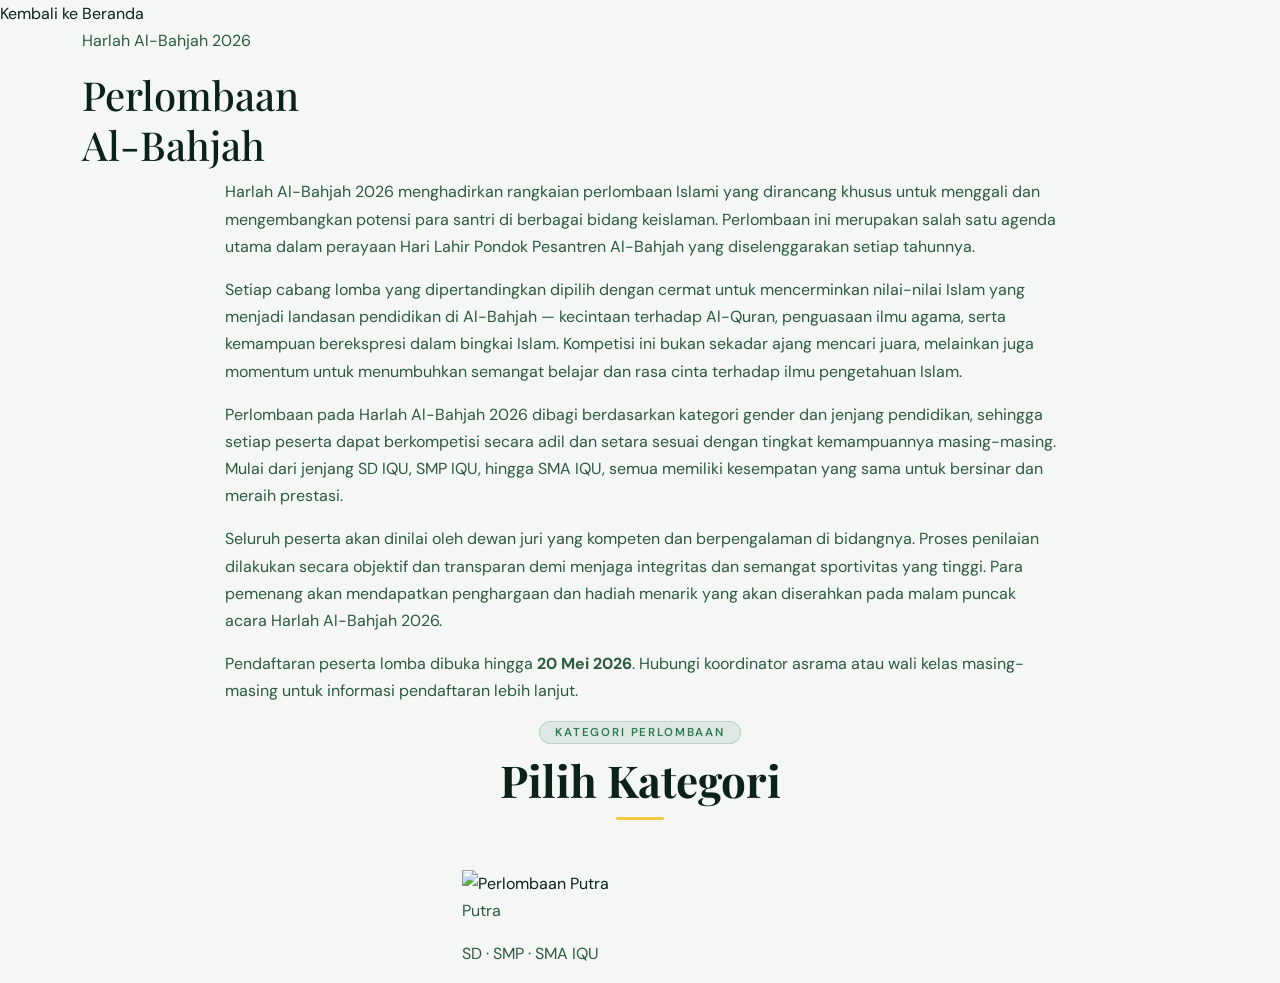
==== competitions/competitions.html @ 5e78aed9 "create competitions page" ====
<!DOCTYPE html>
<html lang="id" data-theme="light">
<head>
  <meta charset="UTF-8" />
  <meta name="viewport" content="width=device-width, initial-scale=1.0" />
  <title>Perlombaan — Harlah Al-Bahjah 2026</title>
  <meta name="description" content="Informasi lengkap perlombaan Harlah Al-Bahjah 2026 — berbagai cabang lomba Islami untuk santri SD, SMP, dan SMA." />

  <!-- Bootstrap 5 -->
  <link rel="stylesheet" href="../lib/bootstrap5/bootstrap-5.3.8-dist/css/bootstrap.min.css" />

  <!-- Bootstrap Icons -->
  <link rel="stylesheet" href="../assets/img/icon/bootstrap-icons-1.13.1/font/bootstrap-icons.min.css" />

  <!-- Global CSS -->
  <link rel="stylesheet" href="../css/global.css" />

  <!-- Page CSS -->
  <link rel="stylesheet" href="../css/competitions.css" />
</head>
<body>

  <!-- ============================================================
       BACK BUTTON
       ============================================================ -->
  <a href="../index.html" class="back-btn">
    <i class="bi bi-arrow-left"></i>
    Kembali ke Beranda
  </a>

  <!-- ============================================================
       SECTION 1 — PAGE TITLE
       ============================================================ -->
  <section class="page-hero">
    <div class="container">
      <div class="fade-up">
        <p class="page-hero-label">
          <i class="bi bi-trophy"></i>
          Harlah Al-Bahjah 2026
        </p>
        <h1 class="page-hero-title">
          Perlombaan<br />
          <span>Al-Bahjah</span>
        </h1>
        <div class="page-hero-divider"></div>
      </div>
    </div>
  </section>


  <!-- ============================================================
       SECTION 2 — DESCRIPTION
       ============================================================ -->
  <section class="desc-section">
    <div class="container">
      <div class="row justify-content-center">
        <div class="col-lg-9 fade-up">

          <p>
            Harlah Al-Bahjah 2026 menghadirkan rangkaian perlombaan Islami yang dirancang khusus
            untuk menggali dan mengembangkan potensi para santri di berbagai bidang keislaman.
            Perlombaan ini merupakan salah satu agenda utama dalam perayaan Hari Lahir Pondok
            Pesantren Al-Bahjah yang diselenggarakan setiap tahunnya.
          </p>

          <p>
            Setiap cabang lomba yang dipertandingkan dipilih dengan cermat untuk mencerminkan
            nilai-nilai Islam yang menjadi landasan pendidikan di Al-Bahjah — kecintaan terhadap
            Al-Quran, penguasaan ilmu agama, serta kemampuan berekspresi dalam bingkai Islam.
            Kompetisi ini bukan sekadar ajang mencari juara, melainkan juga momentum untuk
            menumbuhkan semangat belajar dan rasa cinta terhadap ilmu pengetahuan Islam.
          </p>

          <p>
            Perlombaan pada Harlah Al-Bahjah 2026 dibagi berdasarkan kategori gender dan jenjang
            pendidikan, sehingga setiap peserta dapat berkompetisi secara adil dan setara sesuai
            dengan tingkat kemampuannya masing-masing. Mulai dari jenjang SD IQU, SMP IQU, hingga
            SMA IQU, semua memiliki kesempatan yang sama untuk bersinar dan meraih prestasi.
          </p>

          <p>
            Seluruh peserta akan dinilai oleh dewan juri yang kompeten dan berpengalaman di
            bidangnya. Proses penilaian dilakukan secara objektif dan transparan demi menjaga
            integritas dan semangat sportivitas yang tinggi. Para pemenang akan mendapatkan
            penghargaan dan hadiah menarik yang akan diserahkan pada malam puncak acara
            Harlah Al-Bahjah 2026.
          </p>

          <div class="desc-highlight fade-up">
            <i class="bi bi-info-circle-fill"></i>
            <p>
              Pendaftaran peserta lomba dibuka hingga <strong>20 Mei 2026</strong>. Hubungi koordinator
              asrama atau wali kelas masing-masing untuk informasi pendaftaran lebih lanjut.
            </p>
          </div>

        </div>
      </div>
    </div>
  </section>


  <!-- ============================================================
       SECTION 3 — CATEGORY CARD
       ============================================================ -->
  <section class="category-section">
    <div class="container">

      <div class="section-header text-center mb-5 fade-up">
        <span class="section-label">Kategori Perlombaan</span>
        <h2 class="section-title">Pilih Kategori</h2>
      </div>

      <div class="row justify-content-center">
        <div class="col-sm-8 col-md-6 col-lg-4 fade-up">
          <a href="putra/putra.html" class="category-card-wrapper">
            <div class="category-card">
              <img src="../assets/img/temp-img.jpg" alt="Perlombaan Putra" />
              <div class="category-card-overlay"></div>
              <div class="category-card-arrow">
                <i class="bi bi-arrow-right"></i>
              </div>
            </div>
            <p class="category-label">Putra</p>
            <p class="category-sublabel">SD · SMP · SMA IQU</p>
          </a>
        </div>
      </div>

    </div>
  </section>


  <!-- ============================================================
       SCRIPTS
       ============================================================ -->
  <!-- jQuery -->
  <script src="../lib/jquery/jquery-4.0.0.min.js"></script>

  <!-- Bootstrap 5 JS -->
  <script src="../lib/bootstrap5/bootstrap-5.3.8-dist/js/bootstrap.bundle.min.js"></script>

  <!-- Global fade-up script (inline, ringan) -->
  <script>
    $(function () {
      // Theme init
      const saved = localStorage.getItem('harlah-theme') ||
        (window.matchMedia('(prefers-color-scheme: dark)').matches ? 'dark' : 'light');
      $('html').attr('data-theme', saved);

      // Fade-up observer
      const observer = new IntersectionObserver(function (entries) {
        entries.forEach(function (entry) {
          if (entry.isIntersecting) {
            $(entry.target).addClass('visible');
            observer.unobserve(entry.target);
          }
        });
      }, { threshold: 0.12 });

      document.querySelectorAll('.fade-up').forEach(function (el) {
        observer.observe(el);
      });
    });
  </script>

</body>
</html>
---- css/global.css ----
/* ============================================================
   GLOBAL.CSS — Al-Bahjah Harlah 2026
   Global styles shared across all pages
   ============================================================ */

/* ---------- Google Fonts ---------- */
@import url('https://fonts.googleapis.com/css2?family=Playfair+Display:wght@400;600;700&family=DM+Sans:wght@300;400;500;600&display=swap');

/* ---------- CSS Variables ---------- */
:root {
  /* Brand Colors */
  --clr-green-900: #0a2218;
  --clr-green-800: #103020;
  --clr-green-700: #1a4a30;
  --clr-green-600: #226040;
  --clr-green-500: #2d7a52;
  --clr-yellow-400: #f5c842;
  --clr-yellow-300: #f8d86a;
  --clr-yellow-200: #fbe99a;

  /* Light Theme */
  --bg-primary: #f4f7f5;
  --bg-secondary: #e8f0eb;
  --bg-card: rgba(255, 255, 255, 0.72);
  --bg-glass: rgba(255, 255, 255, 0.55);
  --bg-navbar: rgba(244, 247, 245, 0.82);

  --text-primary: #0a2218;
  --text-secondary: #2d5a3d;
  --text-muted: #6b8f7a;

  --border-color: rgba(45, 122, 82, 0.15);
  --shadow-sm: 0 2px 12px rgba(10, 34, 24, 0.08);
  --shadow-md: 0 8px 32px rgba(10, 34, 24, 0.12);
  --shadow-lg: 0 20px 60px rgba(10, 34, 24, 0.16);

  --accent: var(--clr-yellow-400);
  --accent-hover: var(--clr-yellow-300);

  /* Typography */
  --font-display: 'Playfair Display', Georgia, serif;
  --font-body: 'DM Sans', sans-serif;

  /* Radius */
  --radius-sm: 10px;
  --radius-md: 16px;
  --radius-lg: 24px;
  --radius-xl: 36px;
  --radius-pill: 9999px;

  /* Transitions */
  --transition-fast: 0.2s ease;
  --transition-base: 0.35s cubic-bezier(0.4, 0, 0.2, 1);
  --transition-slow: 0.6s cubic-bezier(0.4, 0, 0.2, 1);

  /* Blur */
  --blur-glass: blur(18px);
  --blur-sm: blur(8px);
}

/* ---------- Dark Theme ---------- */
[data-theme="dark"] {
  --bg-primary: #071510;
  --bg-secondary: #0d1f16;
  --bg-card: rgba(16, 40, 26, 0.75);
  --bg-glass: rgba(10, 34, 24, 0.65);
  --bg-navbar: rgba(7, 21, 16, 0.85);

  --text-primary: #e8f5ee;
  --text-secondary: #a8d4b8;
  --text-muted: #6a9e7f;

  --border-color: rgba(245, 200, 66, 0.12);
  --shadow-sm: 0 2px 12px rgba(0, 0, 0, 0.3);
  --shadow-md: 0 8px 32px rgba(0, 0, 0, 0.4);
  --shadow-lg: 0 20px 60px rgba(0, 0, 0, 0.5);
}

/* ---------- Base Reset ---------- */
*, *::before, *::after {
  box-sizing: border-box;
  margin: 0;
  padding: 0;
}

html {
  scroll-behavior: smooth;
  font-size: 16px;
}

body {
  font-family: var(--font-body);
  background-color: var(--bg-primary);
  color: var(--text-primary);
  line-height: 1.7;
  transition: background-color var(--transition-base), color var(--transition-base);
  overflow-x: hidden;
}

/* ---------- Typography ---------- */
h1, h2, h3, h4, h5, h6 {
  font-family: var(--font-display);
  line-height: 1.25;
  color: var(--text-primary);
}

p {
  color: var(--text-secondary);
}

a {
  text-decoration: none;
  color: inherit;
  transition: color var(--transition-fast);
}

/* ---------- Section Header ---------- */
.section-header {
  display: flex;
  flex-direction: column;
  align-items: center;
  gap: 10px;
  margin-bottom: 0;
}

.section-label {
  display: inline-block;
  font-size: 0.72rem;
  font-weight: 600;
  letter-spacing: 0.16em;
  text-transform: uppercase;
  color: var(--clr-green-500);
  background: rgba(45, 122, 82, 0.1);
  padding: 5px 15px;
  border-radius: var(--radius-pill);
  border: 1px solid rgba(45, 122, 82, 0.2);
  line-height: 1;
}

[data-theme="dark"] .section-label {
  color: var(--clr-yellow-300);
  background: rgba(245, 200, 66, 0.1);
  border-color: rgba(245, 200, 66, 0.2);
}

.section-title {
  font-family: var(--font-display);
  font-size: clamp(1.75rem, 4vw, 2.75rem);
  font-weight: 700;
  color: var(--text-primary);
  position: relative;
  display: inline-block;
  margin-bottom: 0;
  line-height: 1.2;
}

.section-title::after {
  content: '';
  display: block;
  width: 48px;
  height: 3.5px;
  background: var(--accent);
  border-radius: var(--radius-pill);
  margin-top: 10px;
  margin-left: auto;
  margin-right: auto;
}

/* ---------- Glass Card ---------- */
.glass-card {
  background: var(--bg-card);
  backdrop-filter: var(--blur-glass);
  -webkit-backdrop-filter: var(--blur-glass);
  border: 1px solid var(--border-color);
  border-radius: var(--radius-lg);
  box-shadow: var(--shadow-md);
  transition: box-shadow var(--transition-base), transform var(--transition-base);
}

.glass-card:hover {
  box-shadow: var(--shadow-lg);
  transform: translateY(-3px);
}

/* ---------- Primary Button ---------- */
.btn-primary-custom {
  display: inline-flex;
  align-items: center;
  gap: 8px;
  background: var(--accent);
  color: var(--clr-green-900);
  font-family: var(--font-body);
  font-weight: 600;
  font-size: 0.9rem;
  padding: 12px 28px;
  border-radius: var(--radius-pill);
  border: none;
  cursor: pointer;
  transition: background var(--transition-fast), transform var(--transition-fast), box-shadow var(--transition-fast);
  box-shadow: 0 4px 20px rgba(245, 200, 66, 0.3);
  letter-spacing: 0.02em;
}

.btn-primary-custom:hover {
  background: var(--accent-hover);
  transform: translateY(-2px);
  box-shadow: 0 8px 28px rgba(245, 200, 66, 0.45);
  color: var(--clr-green-900);
}

.btn-primary-custom:active {
  transform: translateY(0);
}

/* ---------- Outline Button ---------- */
.btn-outline-custom {
  display: inline-flex;
  align-items: center;
  gap: 8px;
  background: transparent;
  color: var(--text-primary);
  font-family: var(--font-body);
  font-weight: 600;
  font-size: 0.9rem;
  padding: 11px 28px;
  border-radius: var(--radius-pill);
  border: 1.5px solid var(--border-color);
  cursor: pointer;
  transition: all var(--transition-fast);
  letter-spacing: 0.02em;
}

.btn-outline-custom:hover {
  border-color: var(--accent);
  color: var(--accent);
  background: rgba(245, 200, 66, 0.06);
}

/* ---------- Scrollbar ---------- */
::-webkit-scrollbar {
  width: 6px;
}

::-webkit-scrollbar-track {
  background: var(--bg-primary);
}

::-webkit-scrollbar-thumb {
  background: var(--clr-green-500);
  border-radius: var(--radius-pill);
}

::-webkit-scrollbar-thumb:hover {
  background: var(--clr-yellow-400);
}

/* ---------- Selection ---------- */
::selection {
  background: var(--clr-yellow-400);
  color: var(--clr-green-900);
}

/* ---------- Section Spacing ---------- */
.section-wrapper {
  padding: 100px 0;
}

/* ---------- Fade-in Animation ---------- */
.fade-up {
  opacity: 0;
  transform: translateY(30px);
  transition: opacity 0.7s ease, transform 0.7s ease;
}

.fade-up.visible {
  opacity: 1;
  transform: translateY(0);
}

/* ---------- Divider ---------- */
.section-divider {
  width: 100%;
  height: 1px;
  background: linear-gradient(90deg, transparent, var(--border-color), transparent);
  margin: 0 auto;
}

/* ---------- Responsive ---------- */
@media (max-width: 768px) {
  .section-wrapper {
    padding: 72px 0;
  }
}
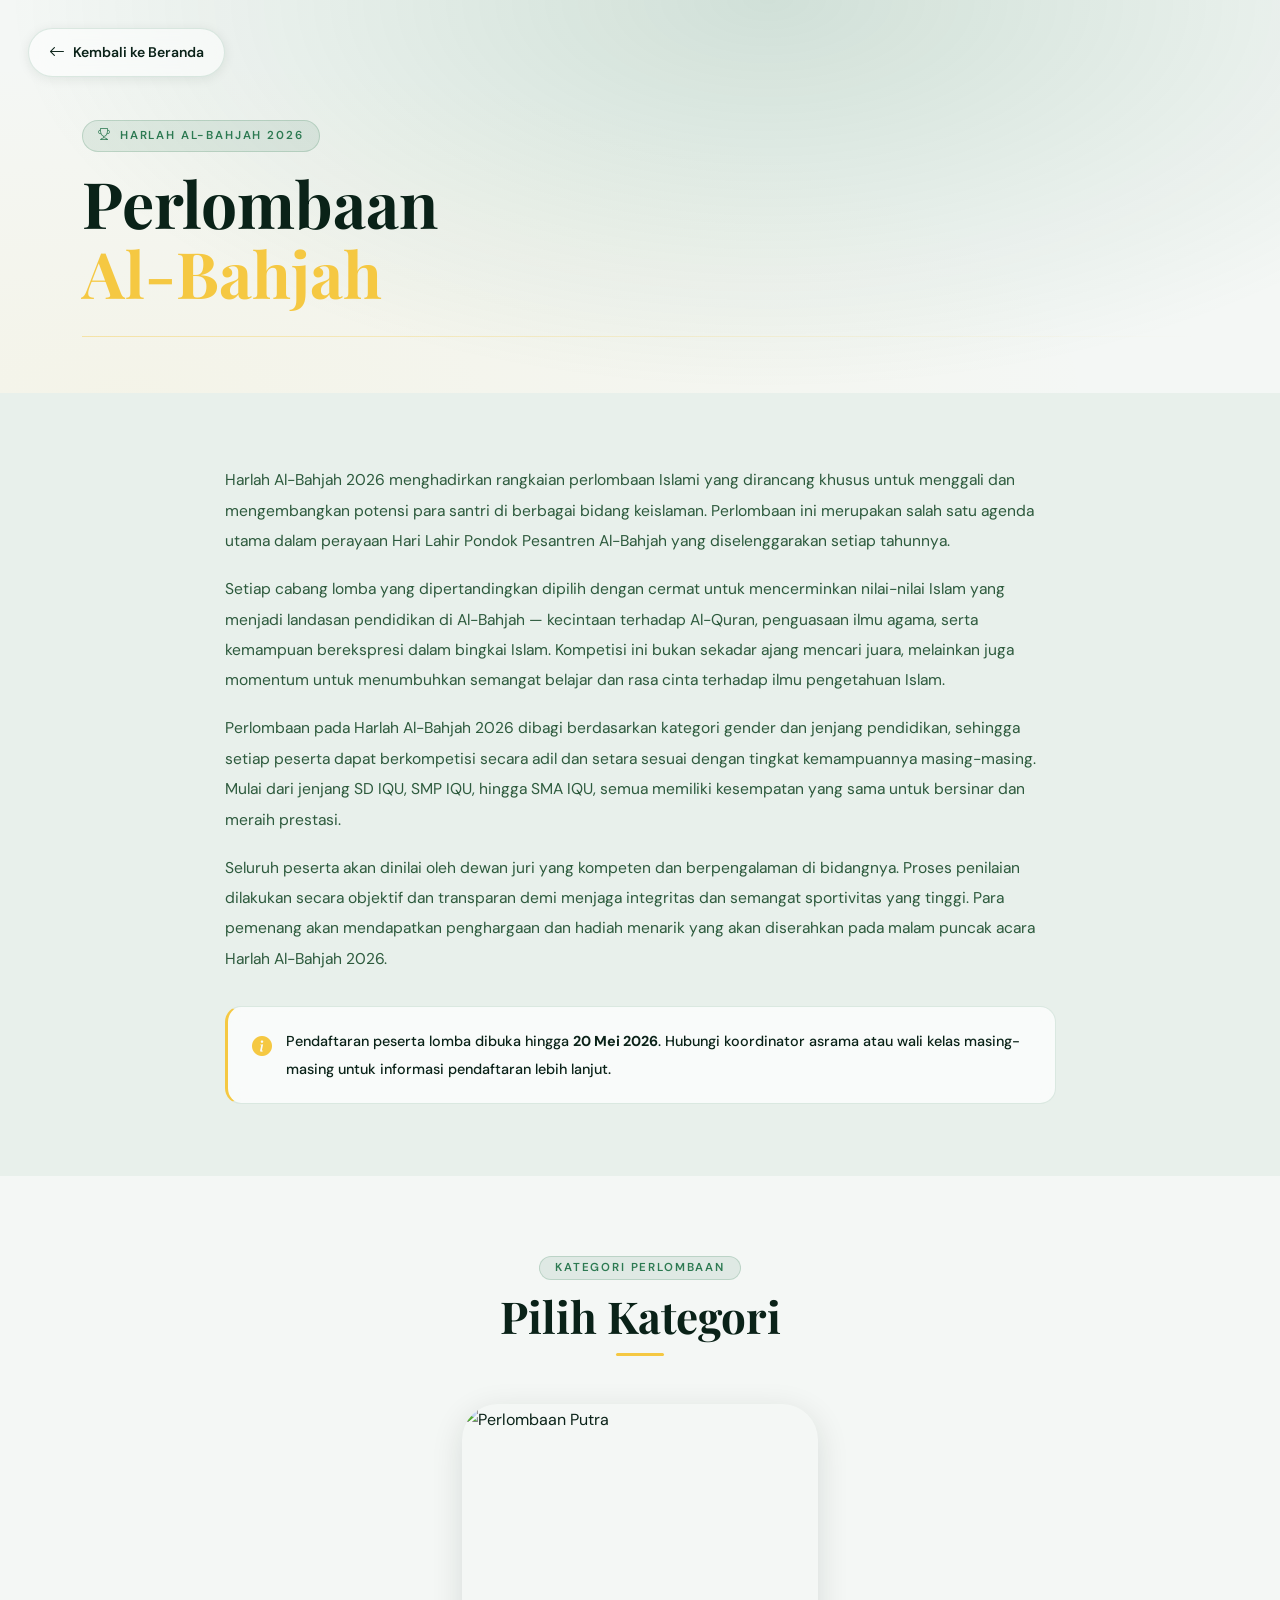
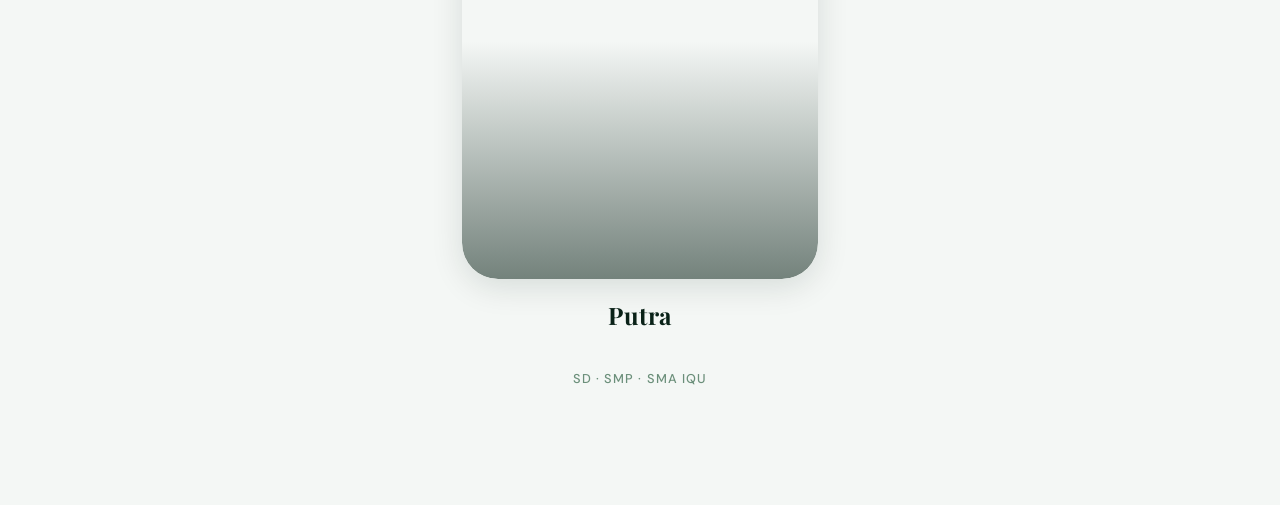
==== commit 0f6bd0c6: "fix bootstrap icon path" ====
--- a/competitions/competitions.html
+++ b/competitions/competitions.html
@@ -10,7 +10,7 @@
   <link rel="stylesheet" href="../lib/bootstrap5/bootstrap-5.3.8-dist/css/bootstrap.min.css" />
 
   <!-- Bootstrap Icons -->
-  <link rel="stylesheet" href="../assets/img/icon/bootstrap-icons-1.13.1/font/bootstrap-icons.min.css" />
+  <link rel="stylesheet" href="../assets/img/icon/bootstrap-icons-1.13.1/bootstrap-icons.min.css" />
 
   <!-- Global CSS -->
   <link rel="stylesheet" href="../css/global.css" />
@@ -115,7 +115,7 @@
         <div class="col-sm-8 col-md-6 col-lg-4 fade-up">
           <a href="putra/putra.html" class="category-card-wrapper">
             <div class="category-card">
-              <img src="../assets/img/temp-img.jpg" alt="Perlombaan Putra" />
+              <img src="../assets/img/temp-image.jpg" alt="Perlombaan Putra" />
               <div class="category-card-overlay"></div>
               <div class="category-card-arrow">
                 <i class="bi bi-arrow-right"></i>
--- a/css/competitions.css
+++ b/css/competitions.css
@@ -0,0 +1,261 @@
+/* ============================================================
+   COMPETITIONS.CSS — Al-Bahjah Harlah 2026
+   Styles specific to the Competitions page
+   ============================================================ */
+
+/* ============================================================
+   BACK BUTTON
+   ============================================================ */
+.back-btn {
+  position: fixed;
+  top: 28px;
+  left: 28px;
+  z-index: 100;
+  display: inline-flex;
+  align-items: center;
+  gap: 8px;
+  background: var(--bg-glass);
+  backdrop-filter: var(--blur-glass);
+  -webkit-backdrop-filter: var(--blur-glass);
+  border: 1px solid var(--border-color);
+  border-radius: var(--radius-pill);
+  padding: 10px 20px;
+  font-family: var(--font-body);
+  font-size: 0.875rem;
+  font-weight: 600;
+  color: var(--text-primary);
+  text-decoration: none;
+  box-shadow: var(--shadow-sm);
+  transition: all var(--transition-fast);
+}
+
+.back-btn:hover {
+  background: var(--accent);
+  color: var(--clr-green-900);
+  border-color: var(--accent);
+  box-shadow: 0 6px 20px rgba(245, 200, 66, 0.35);
+  transform: translateX(-3px);
+}
+
+.back-btn i {
+  font-size: 1rem;
+  transition: transform var(--transition-fast);
+}
+
+.back-btn:hover i {
+  transform: translateX(-3px);
+}
+
+/* ============================================================
+   PAGE HERO / TITLE
+   ============================================================ */
+.page-hero {
+  min-height: 36vh;
+  display: flex;
+  align-items: flex-end;
+  padding-bottom: 56px;
+  padding-top: 120px;
+  position: relative;
+  overflow: hidden;
+}
+
+.page-hero::before {
+  content: '';
+  position: absolute;
+  inset: 0;
+  background: radial-gradient(ellipse at 60% 0%, rgba(45, 122, 82, 0.18) 0%, transparent 70%),
+              radial-gradient(ellipse at 10% 100%, rgba(245, 200, 66, 0.07) 0%, transparent 60%);
+  pointer-events: none;
+}
+
+.page-hero-label {
+  display: inline-flex;
+  align-items: center;
+  gap: 8px;
+  font-size: 0.72rem;
+  font-weight: 600;
+  letter-spacing: 0.16em;
+  text-transform: uppercase;
+  color: var(--clr-green-500);
+  background: rgba(45, 122, 82, 0.1);
+  padding: 5px 15px;
+  border-radius: var(--radius-pill);
+  border: 1px solid rgba(45, 122, 82, 0.2);
+  margin-bottom: 16px;
+}
+
+[data-theme="dark"] .page-hero-label {
+  color: var(--clr-yellow-300);
+  background: rgba(245, 200, 66, 0.1);
+  border-color: rgba(245, 200, 66, 0.2);
+}
+
+.page-hero-title {
+  font-family: var(--font-display);
+  font-size: clamp(2.25rem, 6vw, 4rem);
+  font-weight: 700;
+  color: var(--text-primary);
+  line-height: 1.1;
+  margin-bottom: 0;
+}
+
+.page-hero-title span {
+  color: var(--clr-yellow-400);
+}
+
+.page-hero-divider {
+  width: 100%;
+  height: 1px;
+  background: linear-gradient(90deg, var(--clr-yellow-400), transparent);
+  margin-top: 28px;
+  opacity: 0.4;
+}
+
+/* ============================================================
+   DESCRIPTION SECTION
+   ============================================================ */
+.desc-section {
+  padding: 72px 0;
+  background: var(--bg-secondary);
+}
+
+.desc-section p {
+  font-size: 0.975rem;
+  line-height: 1.95;
+  color: var(--text-secondary);
+  margin-bottom: 1.1rem;
+}
+
+.desc-section p:last-child {
+  margin-bottom: 0;
+}
+
+.desc-highlight {
+  display: flex;
+  align-items: flex-start;
+  gap: 14px;
+  background: var(--bg-card);
+  backdrop-filter: var(--blur-sm);
+  -webkit-backdrop-filter: var(--blur-sm);
+  border: 1px solid var(--border-color);
+  border-left: 3px solid var(--accent);
+  border-radius: var(--radius-md);
+  padding: 20px 24px;
+  margin-top: 32px;
+}
+
+.desc-highlight i {
+  color: var(--accent);
+  font-size: 1.25rem;
+  flex-shrink: 0;
+  margin-top: 2px;
+}
+
+.desc-highlight p {
+  margin: 0;
+  font-weight: 500;
+  color: var(--text-primary);
+  font-size: 0.9rem;
+}
+
+/* ============================================================
+   CATEGORY SECTION
+   ============================================================ */
+.category-section {
+  padding: 80px 0 100px;
+  background: var(--bg-primary);
+}
+
+.category-card-wrapper {
+  display: flex;
+  flex-direction: column;
+  align-items: center;
+  gap: 16px;
+  cursor: pointer;
+  text-decoration: none;
+  max-width: 360px;
+  margin: 0 auto;
+}
+
+.category-card {
+  width: 100%;
+  aspect-ratio: 3/4;
+  border-radius: var(--radius-xl);
+  overflow: hidden;
+  box-shadow: var(--shadow-md);
+  position: relative;
+  transition: box-shadow var(--transition-base), transform var(--transition-base);
+}
+
+.category-card-wrapper:hover .category-card {
+  box-shadow: var(--shadow-lg);
+  transform: translateY(-6px);
+}
+
+.category-card img {
+  width: 100%;
+  height: 100%;
+  object-fit: cover;
+  transition: transform var(--transition-slow);
+}
+
+.category-card-wrapper:hover .category-card img {
+  transform: scale(1.06);
+}
+
+.category-card-overlay {
+  position: absolute;
+  inset: 0;
+  background: linear-gradient(
+    to top,
+    rgba(10, 34, 24, 0.55) 0%,
+    transparent 50%
+  );
+  border-radius: var(--radius-xl);
+  transition: opacity var(--transition-base);
+}
+
+.category-card-wrapper:hover .category-card-overlay {
+  opacity: 0.7;
+}
+
+.category-card-arrow {
+  position: absolute;
+  bottom: 20px;
+  right: 20px;
+  width: 40px;
+  height: 40px;
+  border-radius: 50%;
+  background: var(--accent);
+  display: flex;
+  align-items: center;
+  justify-content: center;
+  color: var(--clr-green-900);
+  font-size: 1rem;
+  opacity: 0;
+  transform: translateY(8px);
+  transition: opacity var(--transition-base), transform var(--transition-base);
+}
+
+.category-card-wrapper:hover .category-card-arrow {
+  opacity: 1;
+  transform: translateY(0);
+}
+
+.category-label {
+  font-family: var(--font-display);
+  font-size: 1.5rem;
+  font-weight: 700;
+  color: var(--text-primary);
+  letter-spacing: 0.02em;
+  text-align: center;
+}
+
+.category-sublabel {
+  font-size: 0.8rem;
+  font-weight: 500;
+  color: var(--text-muted);
+  letter-spacing: 0.08em;
+  text-transform: uppercase;
+  text-align: center;
+}
